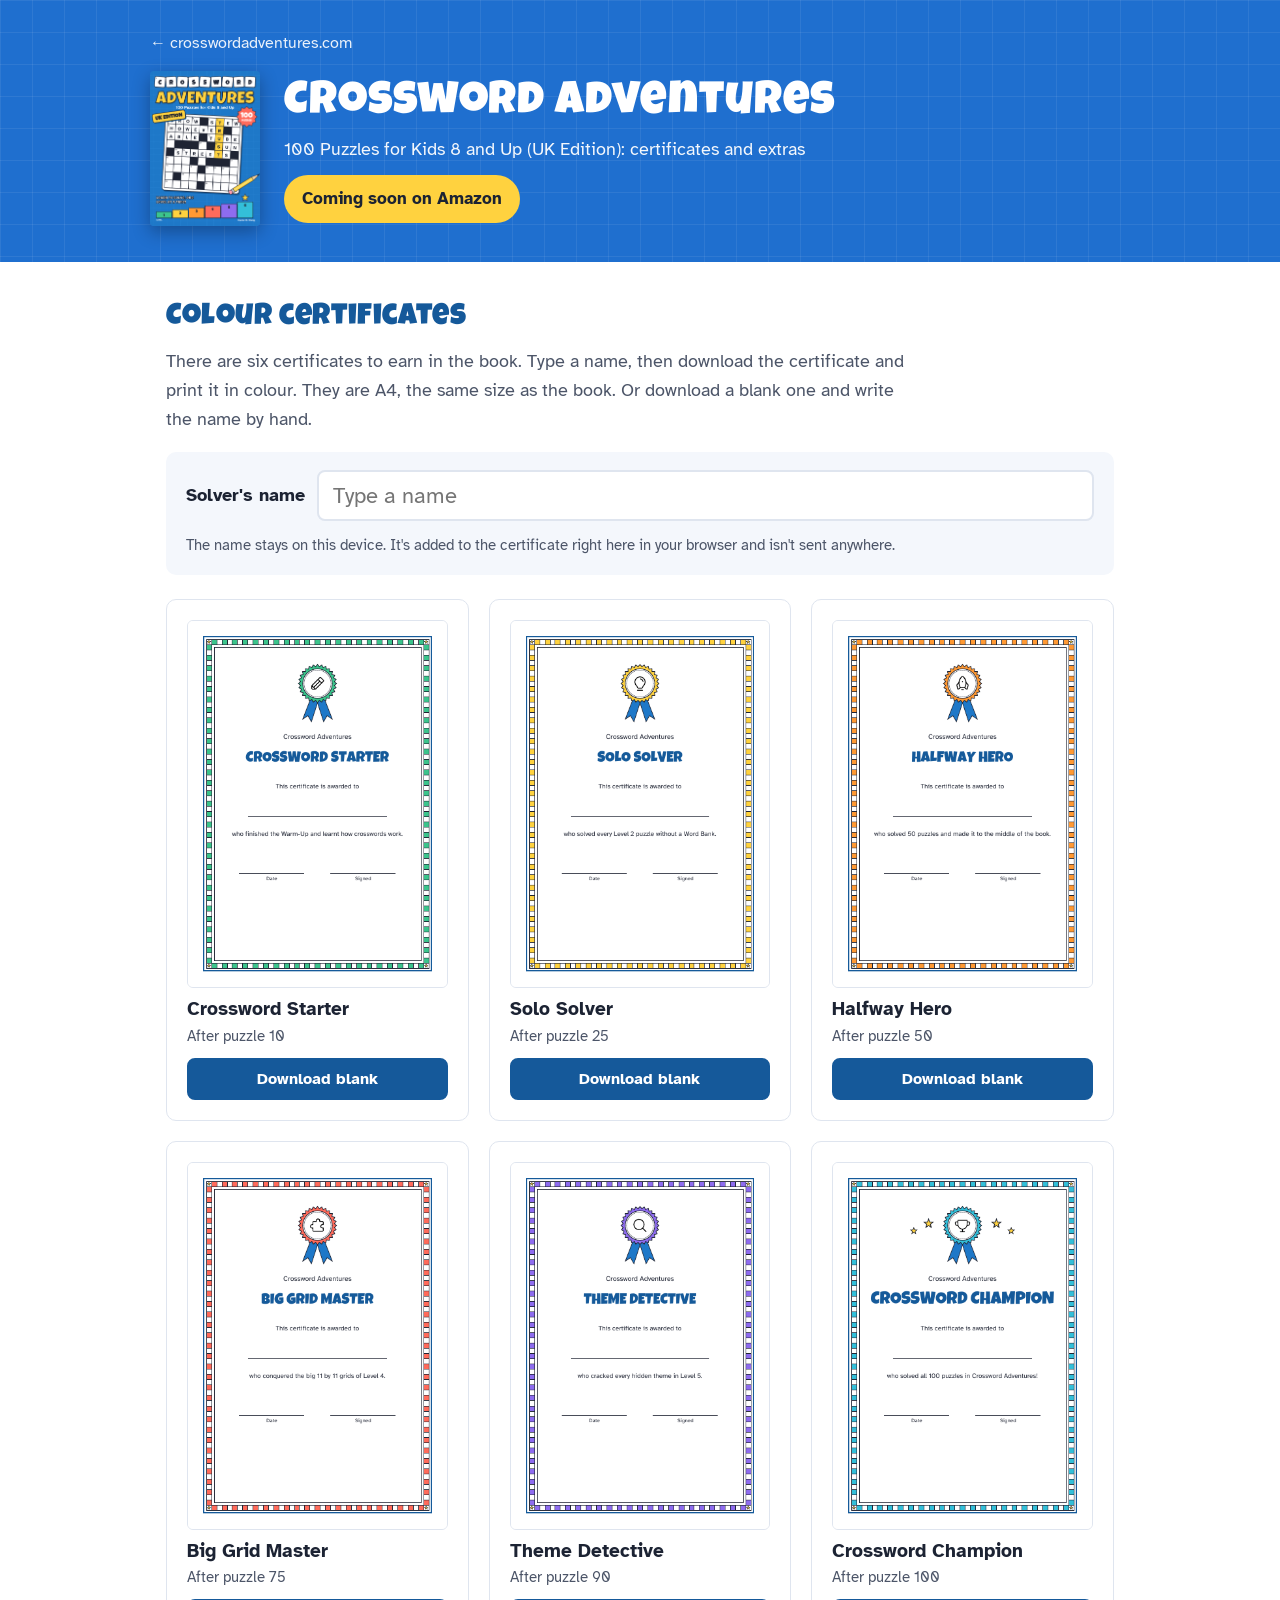
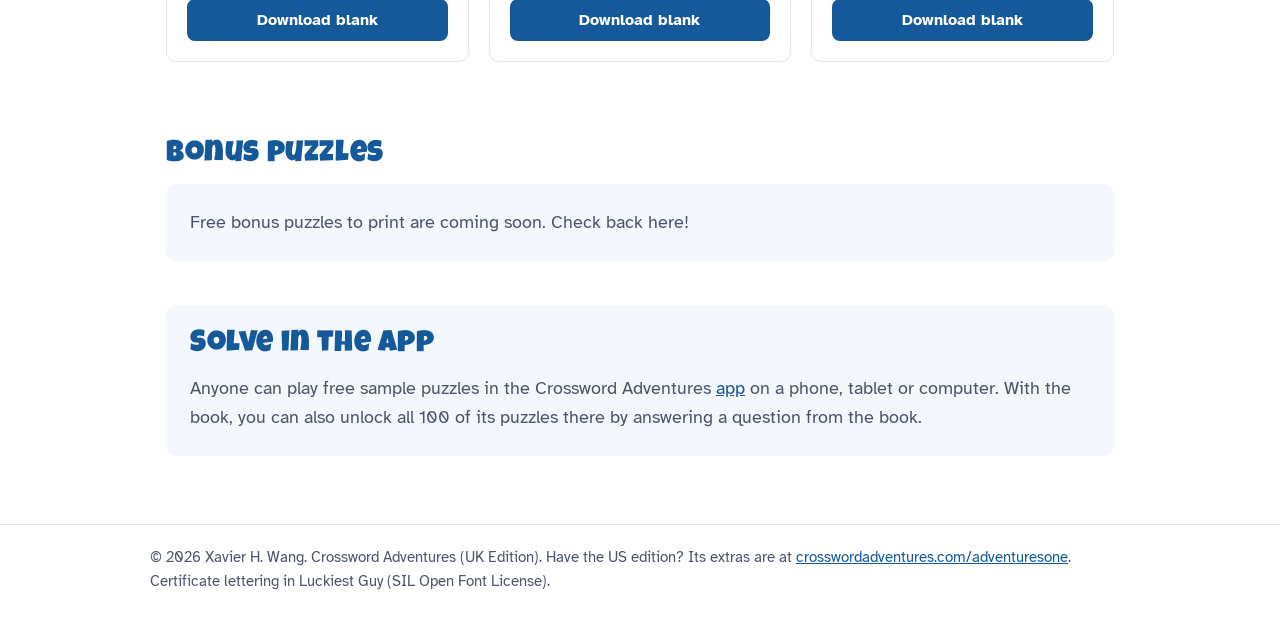
==== adventuresone-uk/index.html @ 7c134d16 "Add /adventuresone-uk (UK Edition): A4 colour certificates with name download, UK cover image, Comin" ====
<!doctype html>
<html lang="en">
<head>
<meta charset="utf-8">
<meta name="viewport" content="width=device-width, initial-scale=1">
<title>Crossword Adventures UK Edition: Certificates and Extras</title>
<meta name="description" content="Free colour certificates with your child's name for Crossword Adventures: 100 Puzzles for Kids 8 and Up (UK Edition).">
<link rel="preconnect" href="https://fonts.googleapis.com">
<link rel="preconnect" href="https://fonts.gstatic.com" crossorigin>
<link rel="stylesheet" href="https://fonts.googleapis.com/css2?family=Atkinson+Hyperlegible:wght@400;700&family=Luckiest+Guy&display=swap">
<link rel="stylesheet" href="/css/site.css">
<style>
  header { padding: 28px 16px 36px }
  .top { display: flex; align-items: center; gap: 24px }
  .top img { width: 110px; height: auto; border-radius: 4px; box-shadow: 0 6px 18px rgba(0,0,0,.3) }
  .home { color: #fff; opacity: .9; font-size: 16px; text-decoration: none }
  .home:hover { text-decoration: underline }
  header h1 { font: 400 clamp(32px, 5vw, 46px)/1.05 "Luckiest Guy", sans-serif; margin: 6px 0 6px; letter-spacing: .02em }
  header p { margin: 0; font-size: 18px; opacity: .95 }
  main { padding: 40px 16px 24px }
  section { margin-bottom: 44px }
  .lead { margin: 0 0 18px; color: var(--muted); max-width: 62ch }
  .namebox { display: flex; flex-wrap: wrap; gap: 12px; align-items: center; background: var(--soft);
             border-radius: 10px; padding: 18px 20px; margin-bottom: 24px }
  .namebox label { font-weight: 700 }
  .namebox input { font: 22px "Atkinson Hyperlegible", Arial, sans-serif; padding: 10px 14px; border: 2px solid var(--rule);
                   border-radius: 8px; flex: 1 1 260px; min-width: 0; color: var(--ink) }
  .namebox small { flex-basis: 100%; color: var(--muted); font-size: 15px }
  .certs { display: grid; grid-template-columns: repeat(3, 1fr); gap: 20px }
  .cert { display: flex; flex-direction: column; gap: 10px }
  .cert img { width: 100%; height: auto; border: 1px solid var(--rule); border-radius: 6px; background: #fff }
  .cert b { font-size: 19px; line-height: 1.25 }
  .cert .when { color: var(--muted); font-size: 15px; margin-top: -8px }
  .cert .btns { display: flex; flex-direction: column; gap: 8px; margin-top: auto }
  .status { min-height: 1.4em; color: var(--muted); font-size: 15px; margin-top: 12px }
  .bonus { display: flex; gap: 24px; align-items: center; flex-wrap: wrap }
  .bonus img { width: 340px; max-width: 100%; height: auto; border: 1px solid var(--rule); border-radius: 6px; background: #fff }
  .bonus div { flex: 1 1 260px }
  @media (max-width: 760px) {
    .certs { grid-template-columns: 1fr 1fr }
    .top img { width: 80px }
  }
  @media (max-width: 460px) { .certs { grid-template-columns: 1fr } }
</style>
</head>
<body>
<header class="grid-bg">
  <div class="wrap">
    <a class="home" href="/">&larr; crosswordadventures.com</a>
    <div class="top" style="margin-top:14px">
      <img src="/cover-uk.png" alt="Cover of Crossword Adventures, UK Edition" width="900" height="1272">
      <div>
        <h1>Crossword Adventures</h1>
        <p>100 Puzzles for Kids 8 and Up (UK Edition): certificates and extras</p>
        <span class="badge" style="margin-top:12px">Coming soon on Amazon</span>
      </div>
    </div>
  </div>
</header>

<main class="wrap">
  <section aria-labelledby="certs-h">
    <h2 id="certs-h">Colour certificates</h2>
    <p class="lead">There are six certificates to earn in the book. Type a name, then download the certificate and print it in colour. They are A4, the same size as the book. Or download a blank one and write the name by hand.</p>

    <div class="namebox">
      <label for="name">Solver's name</label>
      <input id="name" type="text" maxlength="40" autocomplete="off" placeholder="Type a name">
      <small>The name stays on this device. It's added to the certificate right here in your browser and isn't sent anywhere.</small>
    </div>

    <div class="certs" id="certs"></div>
    <p class="status" id="status" role="status"></p>
  </section>

  <section aria-labelledby="bonus-h">
    <h2 id="bonus-h">Bonus puzzles</h2>
    <div class="soon"><p>Free bonus puzzles to print are coming soon. Check back here!</p></div>
  </section>

  <section class="soon">
    <h2>Solve in the app</h2>
    <p>Anyone can play free sample puzzles in the Crossword Adventures
       <a href="https://app.crosswordadventures.com">app</a> on a phone, tablet or computer.
       With the book, you can also unlock all 100 of its puzzles there by answering a question from the book.</p>
  </section>
</main>

<footer>
  <div class="wrap">&copy; 2026 Xavier H. Wang. Crossword Adventures (UK Edition). Have the US edition? Its extras are at <a href="/adventuresone/">crosswordadventures.com/adventuresone</a>. Certificate lettering in Luckiest Guy (SIL Open Font License).</div>
</footer>

<script src="/js/pdf-lib.min.js"></script>
<script src="/js/fontkit.umd.min.js"></script>
<script>
(function () {
  var BASE = "certificates/";
  var NAME_COLOR = [0.082, 0.353, 0.604];   // the cover's deep blue
  var certs = [], fontBytes = null;
  var nameEl = document.getElementById("name"), statusEl = document.getElementById("status");
  try { nameEl.value = localStorage.getItem("ca-name") || ""; } catch (e) {}
  nameEl.addEventListener("input", function () {
    try { localStorage.setItem("ca-name", nameEl.value); } catch (e) {}
    render();
  });

  function esc(s) { return s.replace(/[&<>"]/g, function (c) { return {"&": "&amp;", "<": "&lt;", ">": "&gt;", '"': "&quot;"}[c]; }); }

  function render() {
    var nm = nameEl.value.trim();
    document.getElementById("certs").innerHTML = certs.map(function (c, i) {
      return '<div class="cert card">' +
        '<img src="' + BASE + c.file.replace(/\.pdf$/, ".png") + '" alt="' + esc(c.title) + ' certificate" width="408" height="528" loading="lazy">' +
        '<b>' + esc(c.title) + '</b>' +
        '<div class="when">After puzzle ' + c.after_puzzle + '</div>' +
        '<div class="btns">' +
          (nm ? '<button class="btn btn-main" data-i="' + i + '">Download with name</button>' : '') +
          '<a class="btn ' + (nm ? 'btn-plain' : 'btn-main') + '" href="' + BASE + c.file + '" download>Download blank</a>' +
        '</div></div>';
    }).join("");
  }

  document.getElementById("certs").addEventListener("click", function (ev) {
    var b = ev.target.closest("button[data-i]");
    if (b) makeNamed(certs[+b.dataset.i], nameEl.value.trim(), b);
  });

  function makeNamed(c, nm, btn) {
    btn.disabled = true; statusEl.textContent = "Making your certificate…";
    var pdfP = fetch(BASE + c.file).then(function (r) { return r.arrayBuffer(); });
    var fontP = fontBytes ? Promise.resolve(fontBytes)
      : fetch("/fonts/LuckiestGuy-Regular.ttf").then(function (r) { return r.arrayBuffer(); }).then(function (b) { fontBytes = b; return b; });
    Promise.all([pdfP, fontP]).then(function (res) {
      return PDFLib.PDFDocument.load(res[0]).then(function (doc) {
        doc.registerFontkit(fontkit);
        return doc.embedFont(res[1], { subset: true }).then(function (font) {
          var page = doc.getPages()[0], L = c.name_line, maxW = (L.x1 - L.x0) - 16, size = 32;
          while (size > 12 && font.widthOfTextAtSize(nm, size) > maxW) size -= 1;
          var w = font.widthOfTextAtSize(nm, size);
          page.drawText(nm, { x: (L.x0 + L.x1) / 2 - w / 2, y: L.y + 7, size: size, font: font,
                              color: PDFLib.rgb(NAME_COLOR[0], NAME_COLOR[1], NAME_COLOR[2]) });
          doc.setTitle(c.title + " certificate for " + nm);
          return doc.save();
        });
      });
    }).then(function (bytes) {
      var url = URL.createObjectURL(new Blob([bytes], { type: "application/pdf" }));
      var a = document.createElement("a");
      a.href = url; a.download = c.title + " - " + nm.replace(/[\\/:*?"<>|]/g, "") + ".pdf";
      document.body.appendChild(a); a.click(); a.remove();
      setTimeout(function () { URL.revokeObjectURL(url); }, 60000);
      statusEl.textContent = "Done! Open the downloaded PDF to print it.";
    }).catch(function () {
      statusEl.textContent = "Sorry, that didn't work. Try the blank certificate instead, or try again.";
    }).then(function () { btn.disabled = false; });
  }

  fetch(BASE + "certificates.json").then(function (r) { return r.json(); }).then(function (j) { certs = j; render(); })
    .catch(function () { statusEl.textContent = "The certificates couldn't load. Please reload the page."; });
})();
</script>
</body>
</html>
---- css/site.css ----
/* Crossword Adventures site: shared styles (fonts: Atkinson Hyperlegible + Luckiest Guy, as in the book) */
:root {
  --blue: #1f6fcf; --blue-deep: #15599a; --yellow: #ffd23f; --ink: #1c2333;
  --paper: #ffffff; --muted: #4c5568; --rule: #dfe5ef; --soft: #f4f7fc;
}
* { box-sizing: border-box }
body { margin: 0; font: 18px/1.6 "Atkinson Hyperlegible", Arial, sans-serif; color: var(--ink); background: var(--paper) }
a { color: var(--blue-deep) }
.wrap { max-width: 980px; margin: 0 auto }
.grid-bg {
  background: var(--blue);
  background-image: linear-gradient(rgba(255,255,255,.07) 1px, transparent 1px),
                    linear-gradient(90deg, rgba(255,255,255,.07) 1px, transparent 1px);
  background-size: 32px 32px; color: #fff;
}
.display { font-family: "Luckiest Guy", sans-serif; font-weight: 400; letter-spacing: .02em }
h2 { font: 400 30px/1.1 "Luckiest Guy", sans-serif; color: var(--blue-deep); margin: 0 0 12px; letter-spacing: .02em }
.badge { display: inline-block; background: var(--yellow); color: var(--ink); font-weight: 700;
         padding: 10px 18px; border-radius: 999px; font-size: 17px }
.card { border: 1px solid var(--rule); border-radius: 10px; padding: 20px }
.soon { background: var(--soft); border-radius: 10px; padding: 24px }
.soon p { margin: 0; color: var(--muted) }
footer { border-top: 1px solid var(--rule); padding: 20px 16px 32px; color: var(--muted); font-size: 15px }
.btn { display: inline-block; font: 700 16px/1 "Atkinson Hyperlegible", Arial, sans-serif; border-radius: 8px;
       padding: 11px 16px; border: 2px solid var(--blue-deep); cursor: pointer; text-decoration: none; text-align: center }
.btn-main { background: var(--blue-deep); color: #fff }
.btn-main:hover { background: var(--blue) ; border-color: var(--blue) }
.btn-plain { background: #fff; color: var(--blue-deep) }
.btn-plain:hover { background: var(--soft) }
.btn:focus-visible, input:focus-visible { outline: 3px solid var(--yellow); outline-offset: 2px }
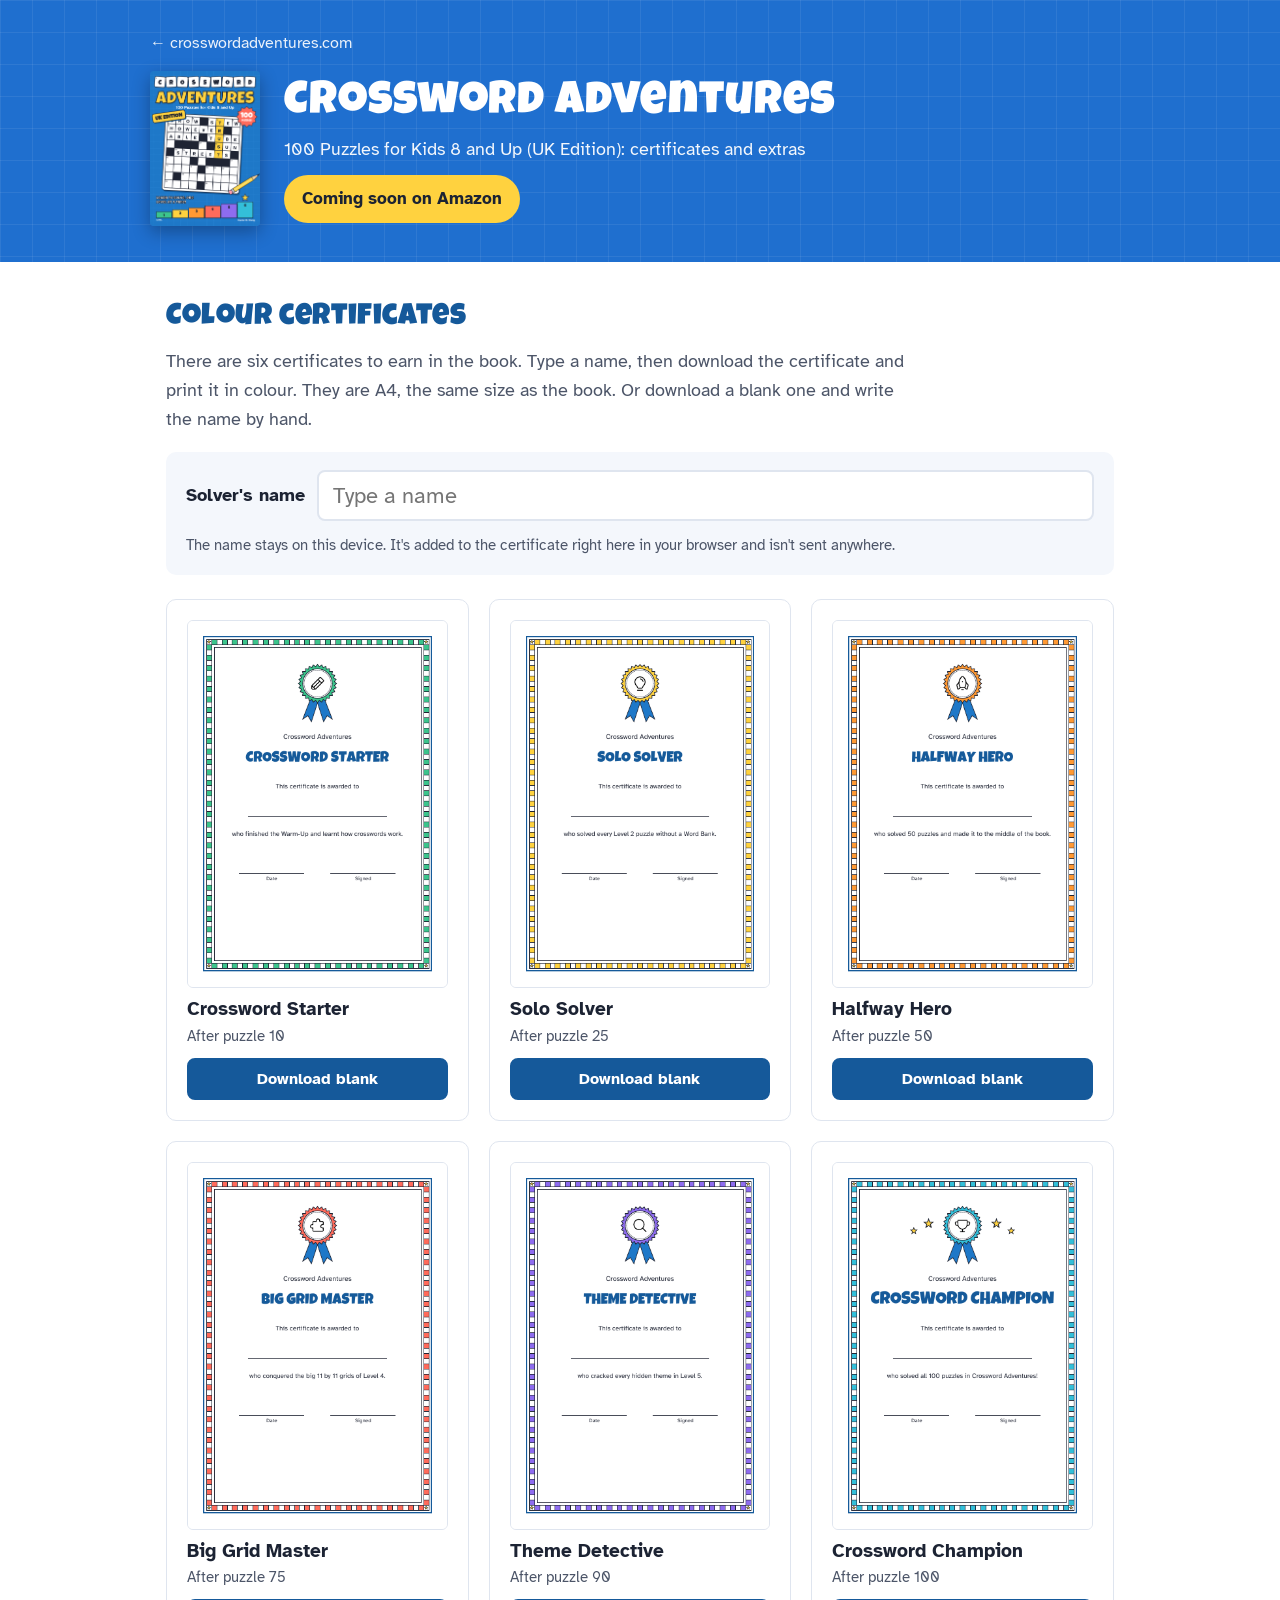
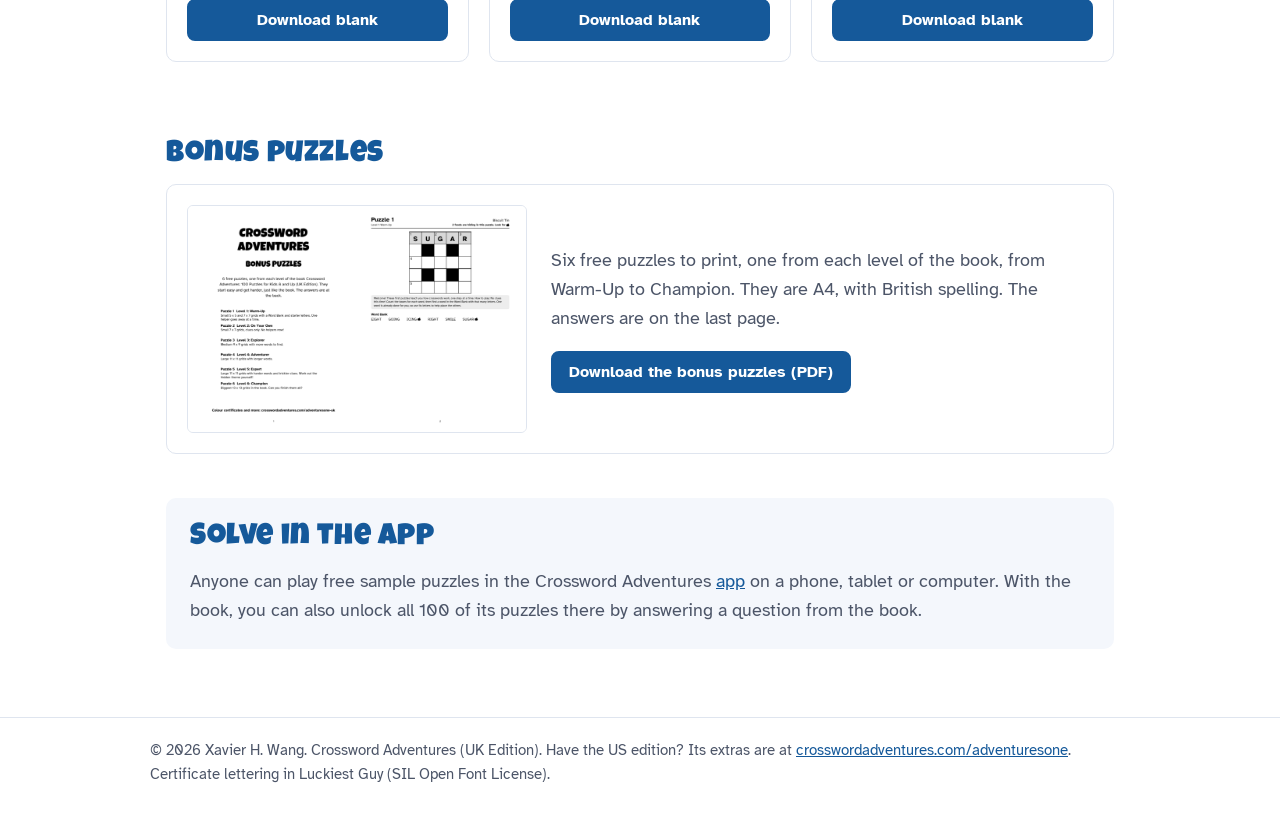
==== commit a84ddfd5: "/adventuresone-uk: UK bonus puzzles (A4, British clues) - waiting for Tim's review before merging to" ====
--- a/adventuresone-uk/index.html
+++ b/adventuresone-uk/index.html
@@ -4,7 +4,7 @@
 <meta charset="utf-8">
 <meta name="viewport" content="width=device-width, initial-scale=1">
 <title>Crossword Adventures UK Edition: Certificates and Extras</title>
-<meta name="description" content="Free colour certificates with your child's name for Crossword Adventures: 100 Puzzles for Kids 8 and Up (UK Edition).">
+<meta name="description" content="Free colour certificates with your child's name, and six free bonus puzzles, for Crossword Adventures: 100 Puzzles for Kids 8 and Up (UK Edition).">
 <link rel="preconnect" href="https://fonts.googleapis.com">
 <link rel="preconnect" href="https://fonts.gstatic.com" crossorigin>
 <link rel="stylesheet" href="https://fonts.googleapis.com/css2?family=Atkinson+Hyperlegible:wght@400;700&family=Luckiest+Guy&display=swap">
@@ -75,7 +75,13 @@
 
   <section aria-labelledby="bonus-h">
     <h2 id="bonus-h">Bonus puzzles</h2>
-    <div class="soon"><p>Free bonus puzzles to print are coming soon. Check back here!</p></div>
+    <div class="bonus card">
+      <img src="bonus-puzzles.png" alt="The first two pages of the bonus puzzles" width="866" height="579" loading="lazy">
+      <div>
+        <p class="lead">Six free puzzles to print, one from each level of the book, from Warm-Up to Champion. They are A4, with British spelling. The answers are on the last page.</p>
+        <a class="btn btn-main" href="crossword-adventures-uk-bonus-puzzles.pdf" download>Download the bonus puzzles (PDF)</a>
+      </div>
+    </div>
   </section>
 
   <section class="soon">
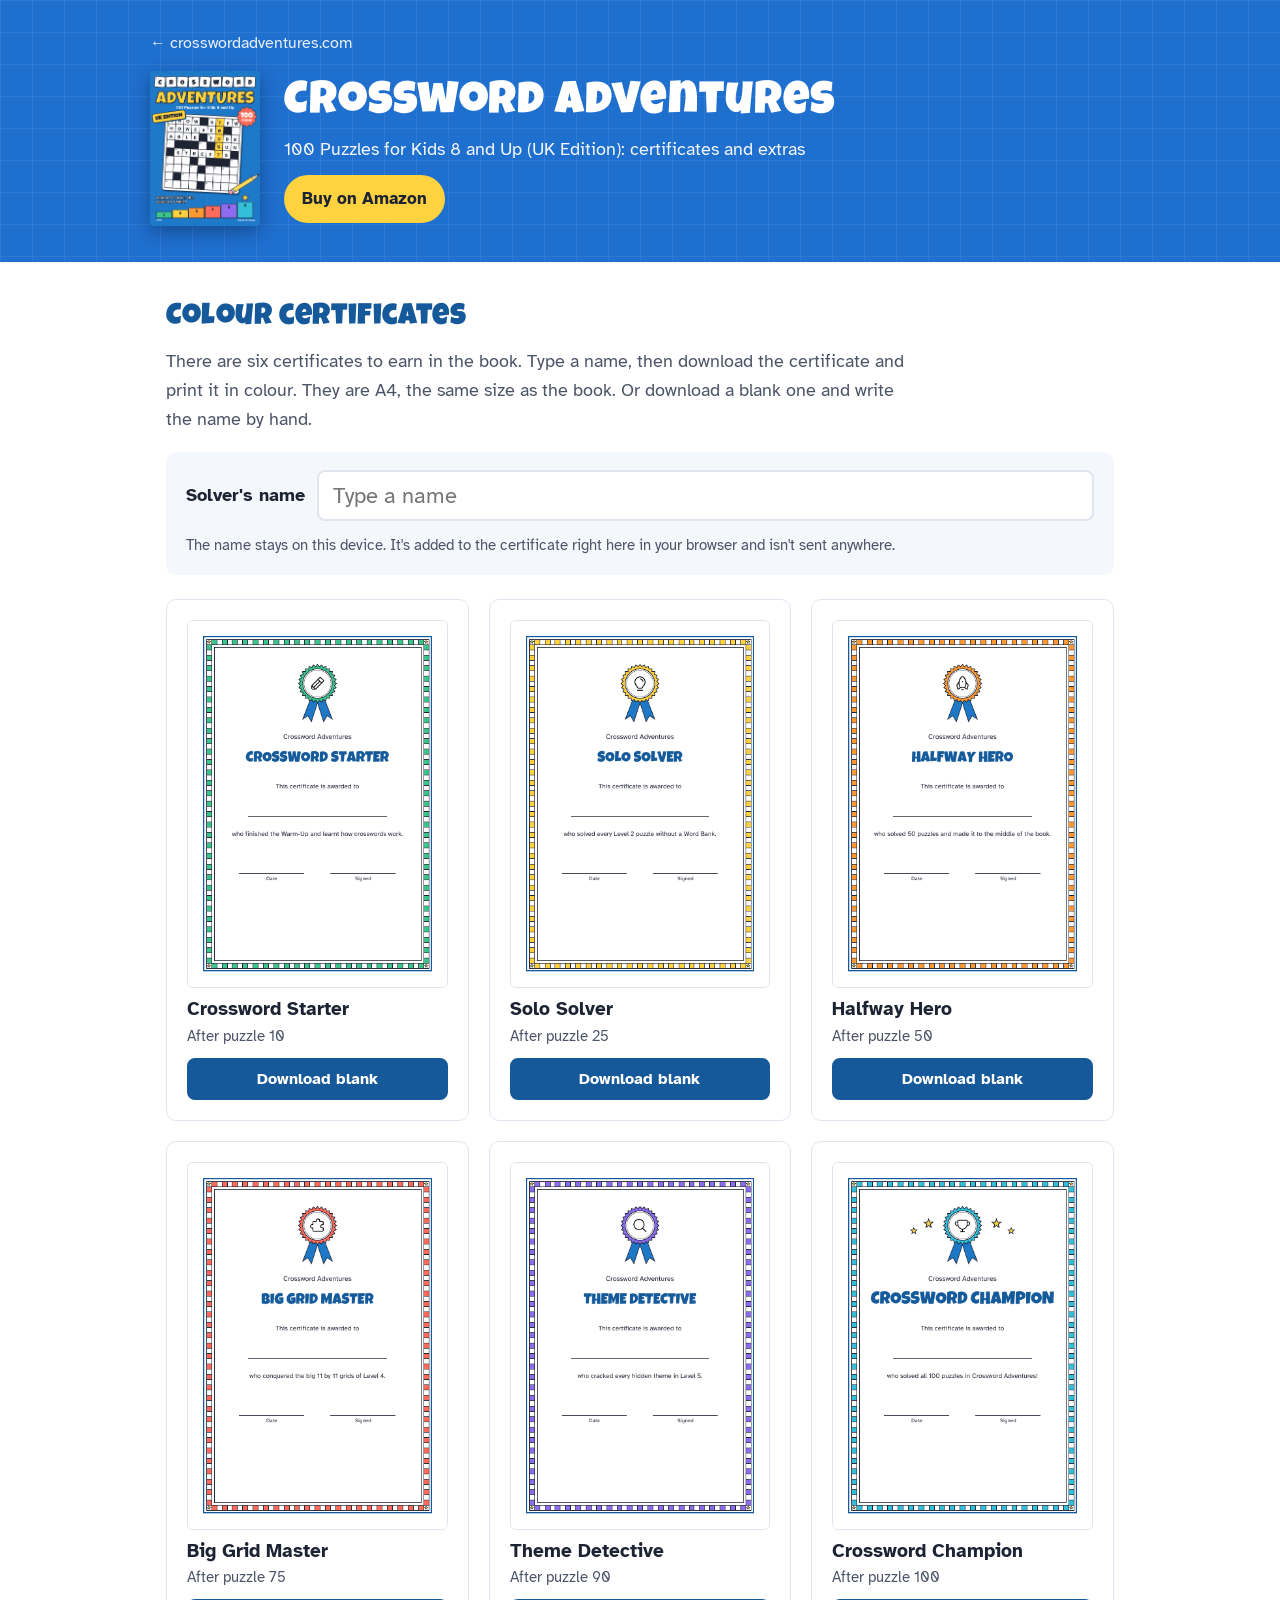
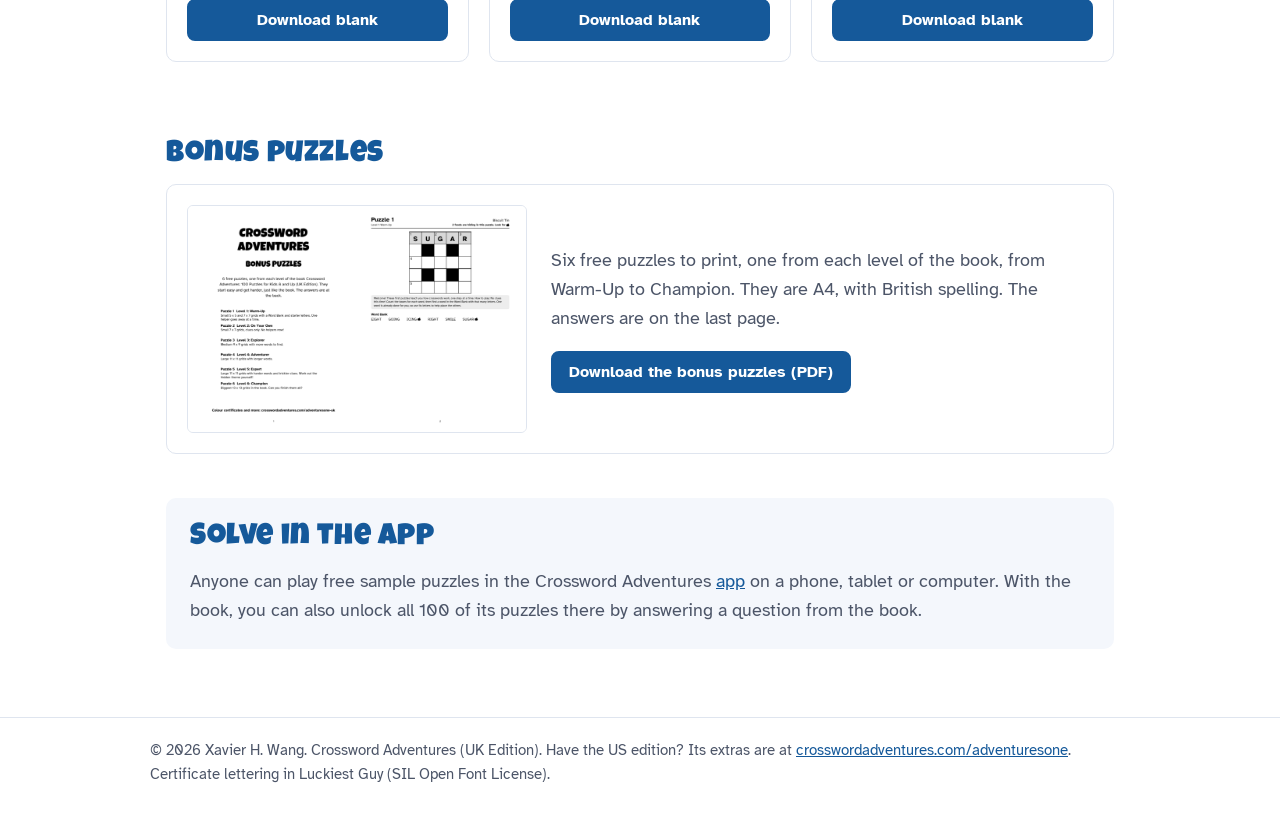
==== commit b06db064: "UK Edition is live: 'Buy on Amazon' on /adventuresone-uk links to amazon.co.uk/dp/B0HRG3HMQG Co-Auth" ====
--- a/adventuresone-uk/index.html
+++ b/adventuresone-uk/index.html
@@ -52,7 +52,7 @@
       <div>
         <h1>Crossword Adventures</h1>
         <p>100 Puzzles for Kids 8 and Up (UK Edition): certificates and extras</p>
-        <span class="badge" style="margin-top:12px">Coming soon on Amazon</span>
+        <a class="badge" href="https://www.amazon.co.uk/dp/B0HRG3HMQG" style="margin-top:12px;text-decoration:none">Buy on Amazon</a>
       </div>
     </div>
   </div>
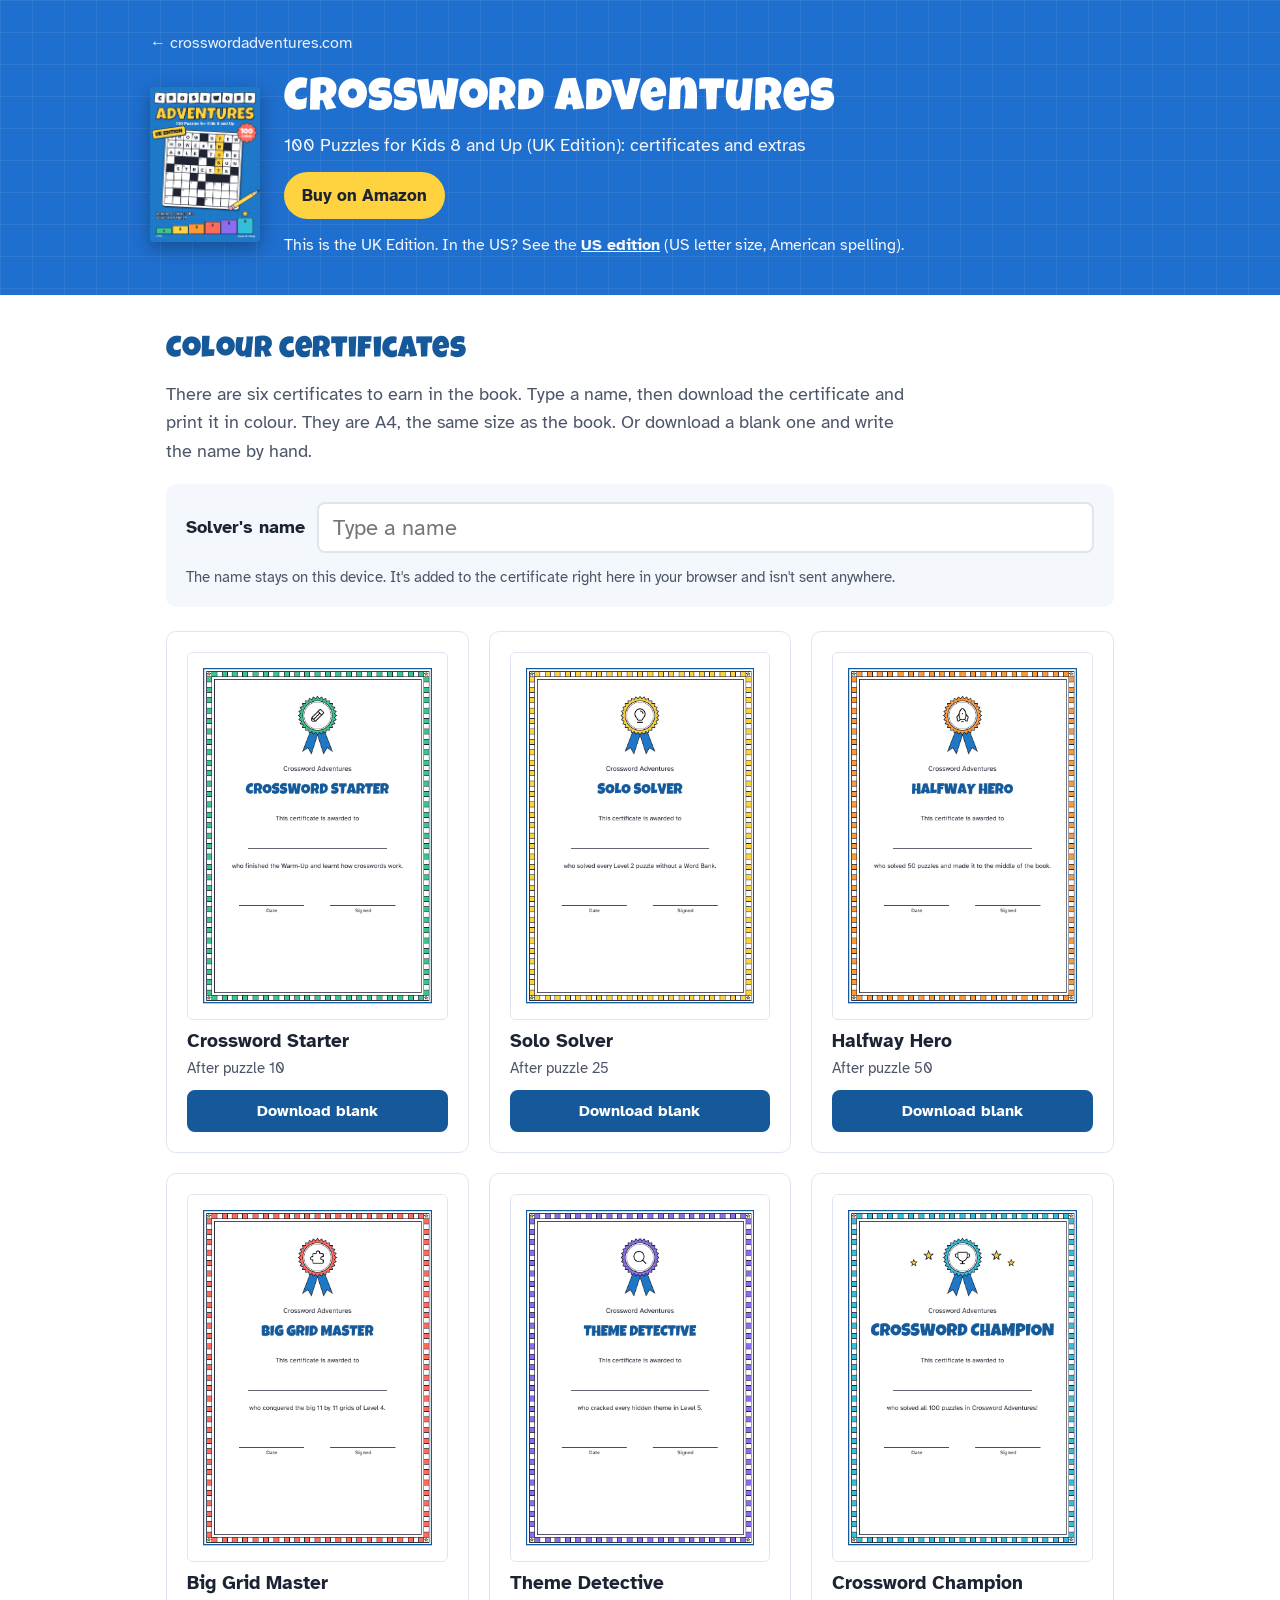
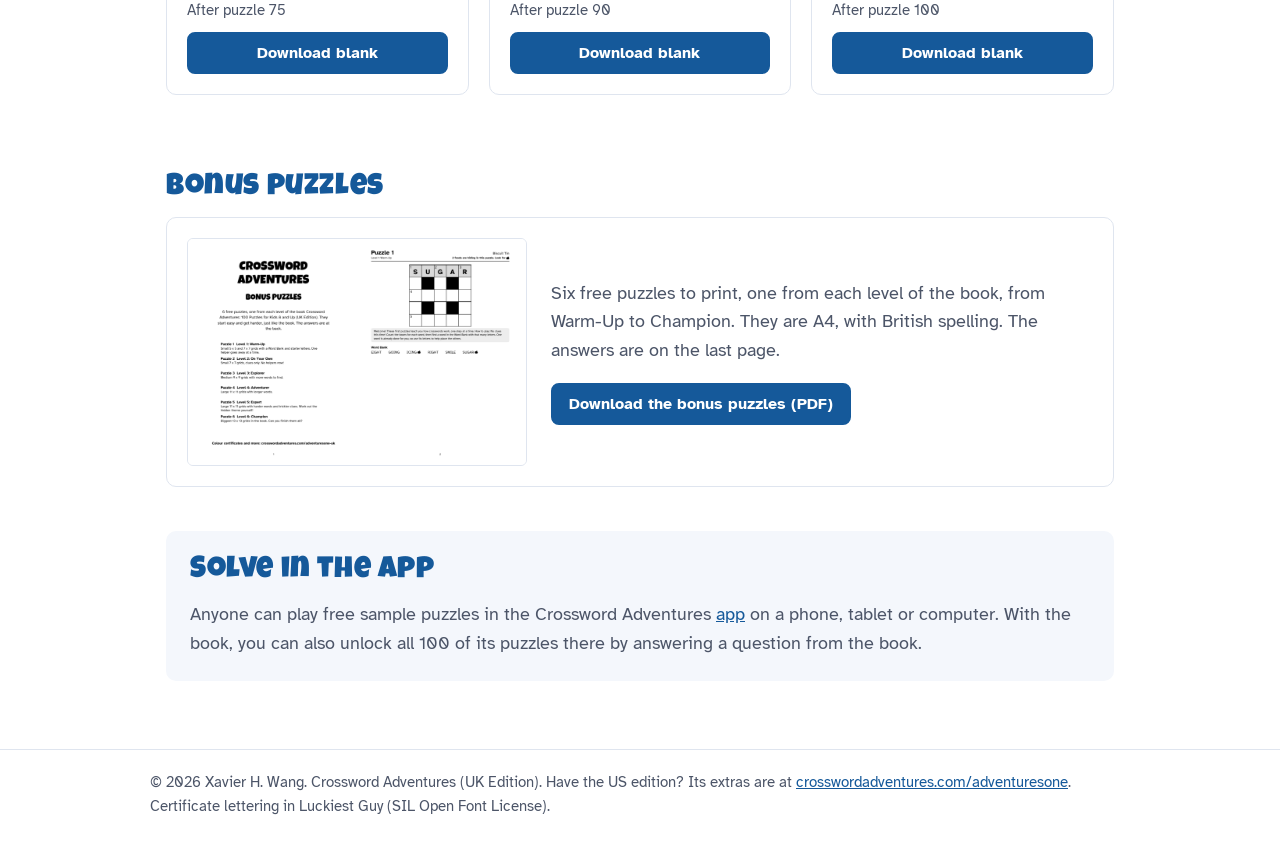
==== commit 8f1bd2fe: "Cross-link the US and UK editions Home page: UK Edition line under 'Buy on Amazon' and both certific" ====
--- a/adventuresone-uk/index.html
+++ b/adventuresone-uk/index.html
@@ -53,6 +53,7 @@
         <h1>Crossword Adventures</h1>
         <p>100 Puzzles for Kids 8 and Up (UK Edition): certificates and extras</p>
         <a class="badge" href="https://www.amazon.co.uk/dp/B0HRG3HMQG" style="margin-top:12px;text-decoration:none">Buy on Amazon</a>
+        <p class="edition">This is the UK Edition. In the US? See the <a href="/adventuresone/">US edition</a> (US letter size, American spelling).</p>
       </div>
     </div>
   </div>
--- a/css/site.css
+++ b/css/site.css
@@ -28,3 +28,7 @@
 .btn-plain { background: #fff; color: var(--blue-deep) }
 .btn-plain:hover { background: var(--soft) }
 .btn:focus-visible, input:focus-visible { outline: 3px solid var(--yellow); outline-offset: 2px }
+/* link to the other edition (US <-> UK), in the blue header */
+.edition { margin: 14px 0 0; font-size: 16px; opacity: .95 }
+.edition a { color: #fff; font-weight: 700 }
+.edition a:focus-visible { outline: 3px solid var(--yellow); outline-offset: 2px }
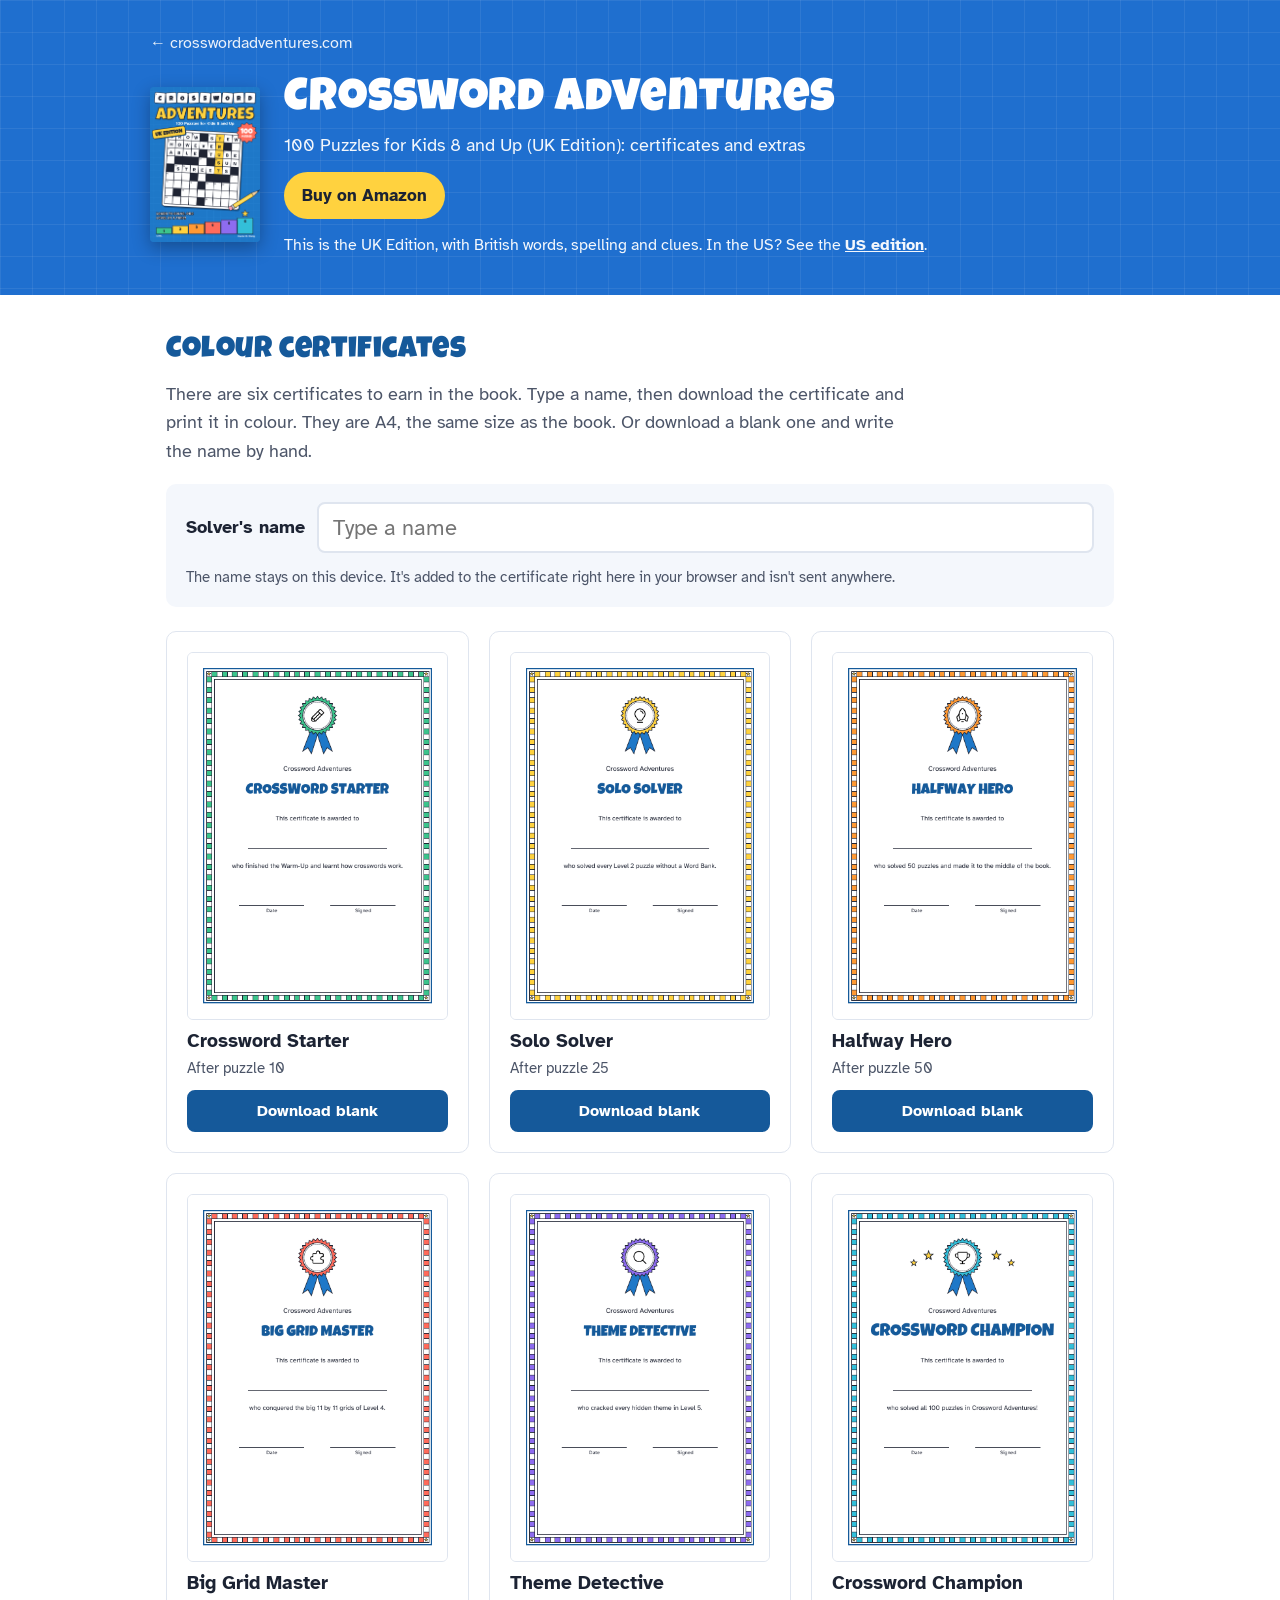
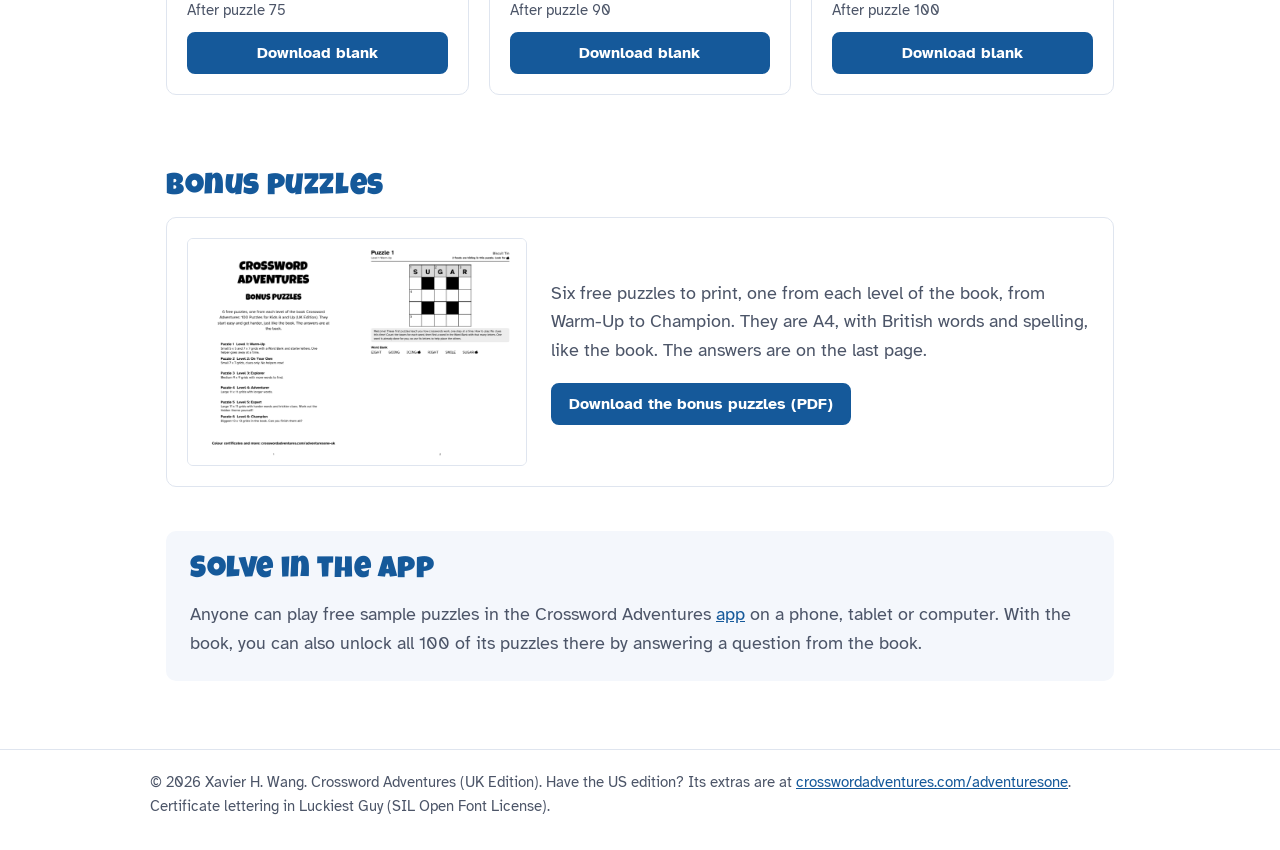
==== commit 04c57d19: "Say the UK Edition has British words, spelling and clues (mum, lorry, sweets) Co-Authored-By: Claude" ====
--- a/adventuresone-uk/index.html
+++ b/adventuresone-uk/index.html
@@ -53,7 +53,7 @@
         <h1>Crossword Adventures</h1>
         <p>100 Puzzles for Kids 8 and Up (UK Edition): certificates and extras</p>
         <a class="badge" href="https://www.amazon.co.uk/dp/B0HRG3HMQG" style="margin-top:12px;text-decoration:none">Buy on Amazon</a>
-        <p class="edition">This is the UK Edition. In the US? See the <a href="/adventuresone/">US edition</a> (US letter size, American spelling).</p>
+        <p class="edition">This is the UK Edition, with British words, spelling and clues. In the US? See the <a href="/adventuresone/">US edition</a>.</p>
       </div>
     </div>
   </div>
@@ -79,7 +79,7 @@
     <div class="bonus card">
       <img src="bonus-puzzles.png" alt="The first two pages of the bonus puzzles" width="866" height="579" loading="lazy">
       <div>
-        <p class="lead">Six free puzzles to print, one from each level of the book, from Warm-Up to Champion. They are A4, with British spelling. The answers are on the last page.</p>
+        <p class="lead">Six free puzzles to print, one from each level of the book, from Warm-Up to Champion. They are A4, with British words and spelling, like the book. The answers are on the last page.</p>
         <a class="btn btn-main" href="crossword-adventures-uk-bonus-puzzles.pdf" download>Download the bonus puzzles (PDF)</a>
       </div>
     </div>
@@ -88,7 +88,7 @@
   <section class="soon">
     <h2>Solve in the app</h2>
     <p>Anyone can play free sample puzzles in the Crossword Adventures
-       <a href="https://app.crosswordadventures.com">app</a> on a phone, tablet or computer.
+       <a href="https://app.crosswordadventures.com/?edition=uk">app</a> on a phone, tablet or computer.
        With the book, you can also unlock all 100 of its puzzles there by answering a question from the book.</p>
   </section>
 </main>
